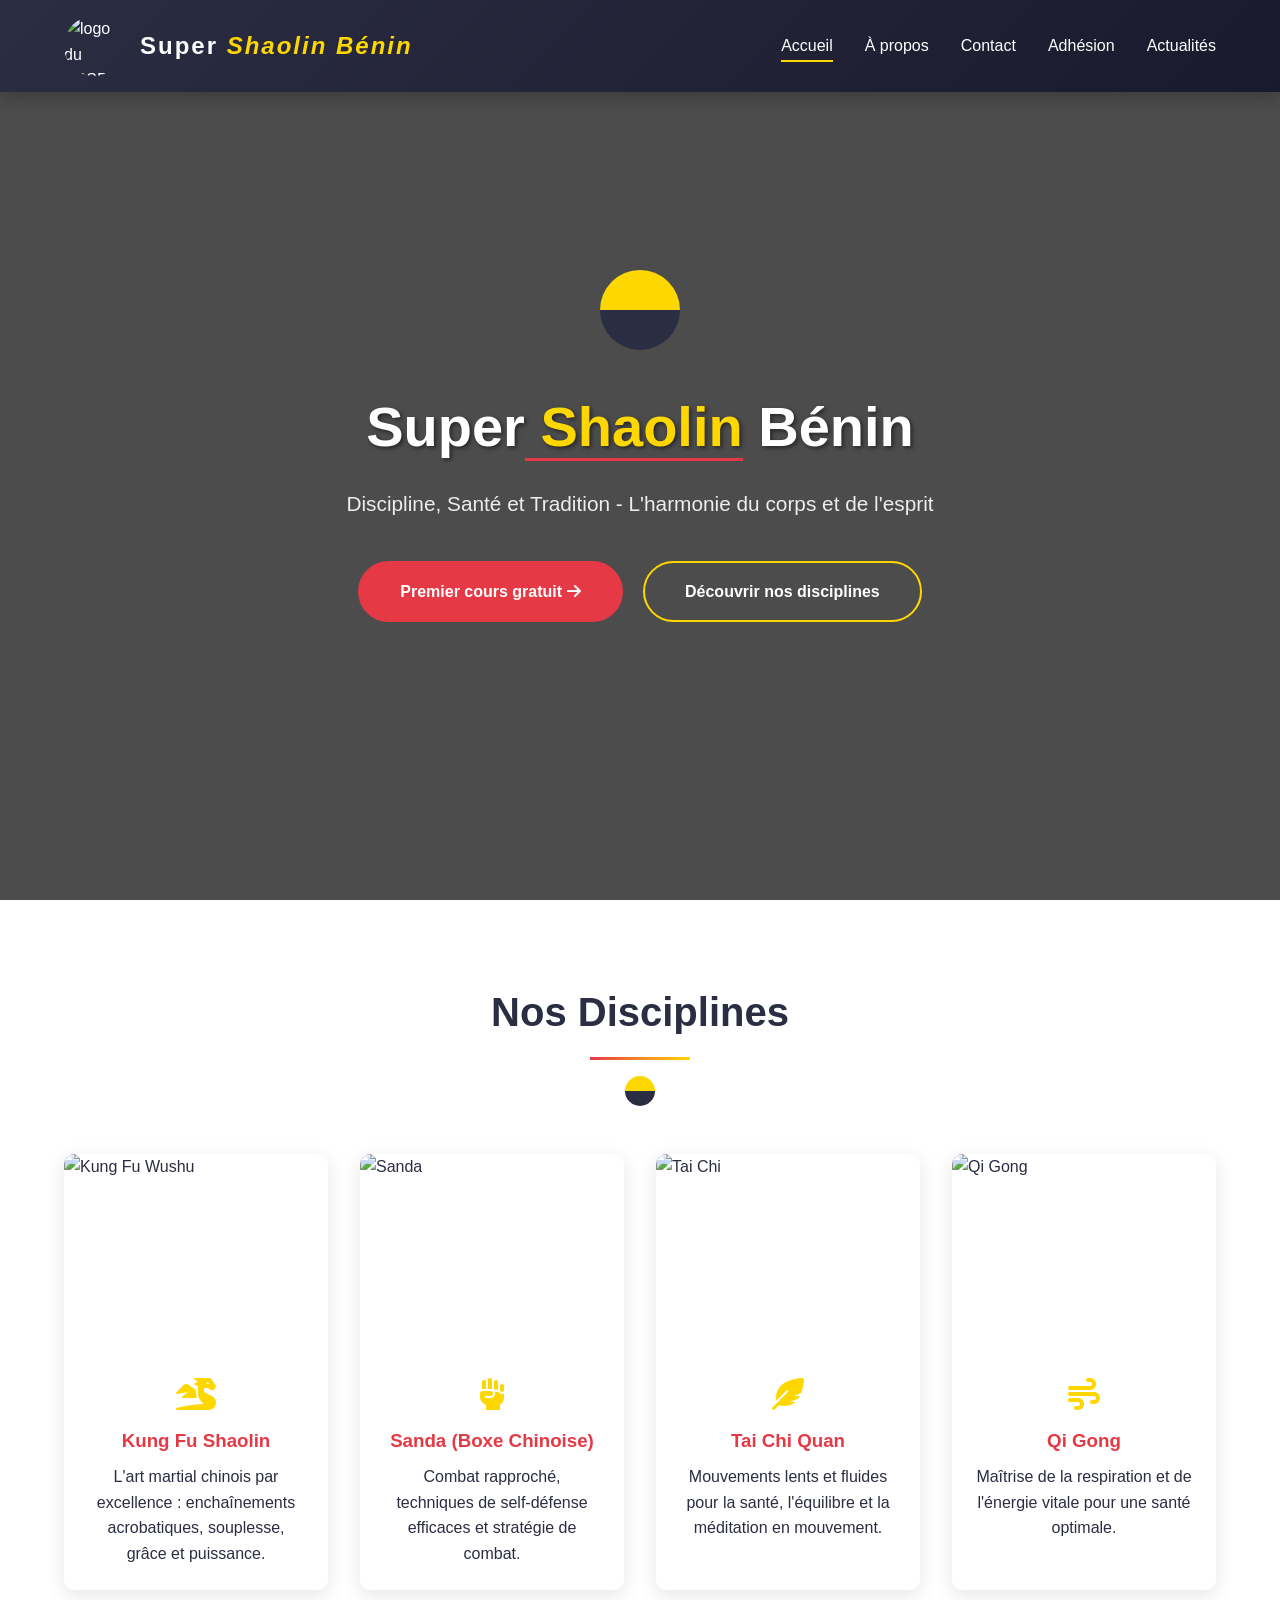
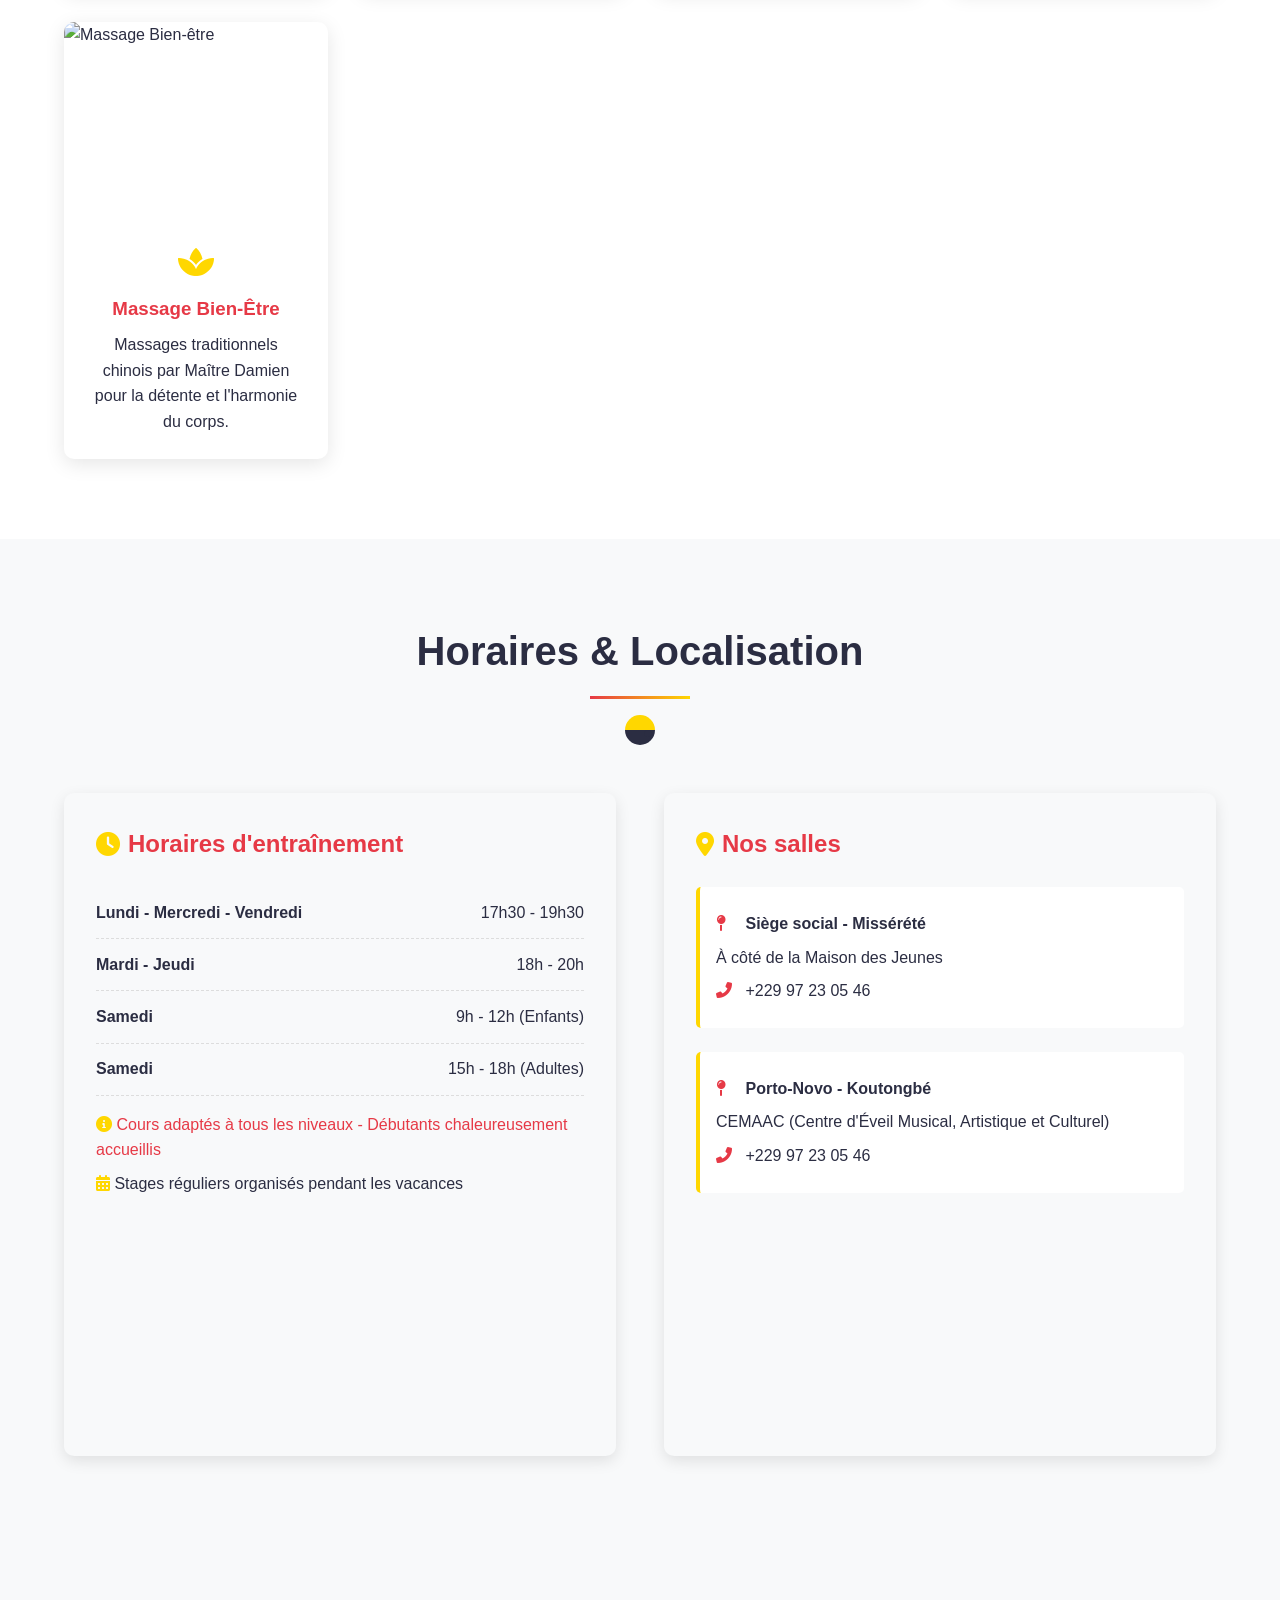
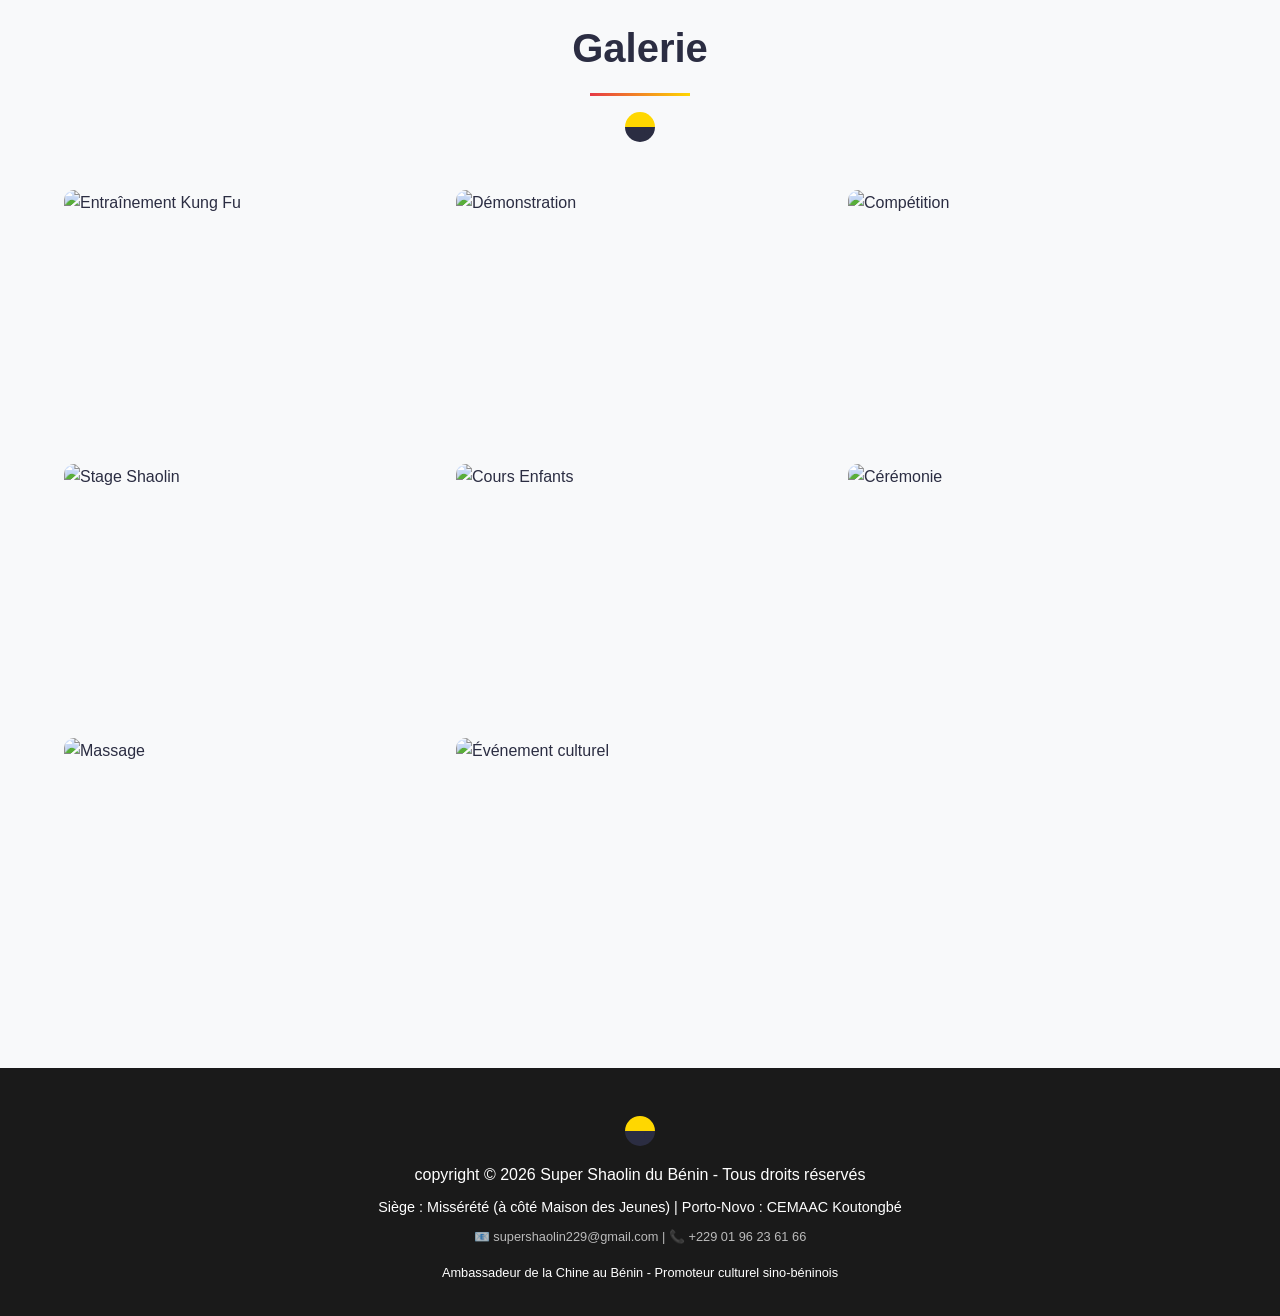
==== index.html @ 6543830e "Fichiers déplacés à la racine" ====
<!DOCTYPE html>
<html lang="fr">
<head>
    <meta name="google-site-verification" content="GsUZ0bT-KSxKGc-wUcgsC7K077Xtz_hMO4umte0Exv0" />
    <title>Super Shaolin Bénin | Accueil - Kung-fu Wushu & Arts Martiaux</title>
    <meta charset="UTF-8">
    <meta name="viewport" content="width=device-width, initial-scale=1.0">
    <meta name="description" content="Super Shaolin Bénin : entraînement de Kung-fu Shaolin, discipline, self-défense et développement personnel au Bénin. Cours d'essai gratuit !">
    <meta name="keywords" content="Shaolin, Kung-fu, Bénin, arts martiaux, self-défense, Super Shaolin">
    <meta name="author" content="Club Super Shaolin Bénin">
    <!-- Open Graph -->
    <meta property="og:title" content="Club Super Shaolin Bénin - Accueil">
    <meta property="og:description" content="Rejoignez le club Shaolin au Bénin : discipline, force et maîtrise de soi.">
    <meta property="og:type" content="website">
    <meta property="og:url" content="https://club-super-shaolin-benin-cssb.vercel.app/">
    <link rel="stylesheet" href="https://cdnjs.cloudflare.com/ajax/libs/font-awesome/6.0.0/css/all.min.css">
    <link rel="stylesheet" href="css/style.css">
</head>
<body>
    <!-- HEADER -->
    <header class="header">
        <div class="nav-container">
            <div class="logo">
                <a href="index.html" style="display: flex; align-items: center; gap: 1rem; text-decoration: none; color: white;">
                    <img src="medias/logo cssb.jpg" alt="logo du CSSB" class="logo-icon" height="60px" width="60px">
                    <h1>Super <span>Shaolin</span> <span>Bénin</span></h1>
                </a>
            </div>
            <div class="menu-toggle" id="menuToggle">
                <i class="fas fa-bars"></i>
            </div>
            <ul class="nav-menu" id="navMenu">
                <li><a href="index.html" class="active">Accueil</a></li>
                <li><a href="a-propos.html">À propos</a></li>
                <li><a href="contact.html">Contact</a></li>
                <li><a href="adhesion.html">Adhésion</a></li>  
                <li><a href="blog/index.html">Actualités</a></li>
            </ul>
        </div>
    </header>

    <!-- HERO SECTION -->
    <section class="hero">
        <div class="hero-content">
            <div class="yin-yang yin-yang-hero"></div>
            <h2>Super<span> Shaolin</span> Bénin</h2>
            <p>Discipline, Santé et Tradition - L'harmonie du corps et de l'esprit</p>
            <a href="contact.html" class="btn">Premier cours gratuit <i class="fas fa-arrow-right"></i></a>
            <a href="a-propos.html#disciplines" class="btn btn-outline">Découvrir nos disciplines</a>
        </div>
    </section>

    <!-- DISCIPLINES SECTION -->
    <section id="disciplines" class="section">
        <div class="section-title">
            <h2>Nos Disciplines</h2>
            <div class="yin-yang yin-yang-small"></div>
        </div>
        <div class="disciplines-grid">
            <div class="discipline-card">
                <div class="discipline-img">
                    <img src="medias/entrainement.jpg" alt="Kung Fu Wushu">
                </div>
                <div class="discipline-content">
                    <i class="fas fa-dragon discipline-icon"></i>
                    <h3>Kung Fu Shaolin</h3>
                    <p>L'art martial chinois par excellence : enchaînements acrobatiques, souplesse, grâce et puissance.</p>
                </div>
            </div>
            <div class="discipline-card">
                <div class="discipline-img">
                    <img src="medias/sanda.jpg" alt="Sanda">
                </div>
                <div class="discipline-content">
                    <i class="fas fa-fist-raised discipline-icon"></i>
                    <h3>Sanda (Boxe Chinoise)</h3>
                    <p>Combat rapproché, techniques de self-défense efficaces et stratégie de combat.</p>
                </div>
            </div>
            <div class="discipline-card">
                <div class="discipline-img">
                    <img src="medias/eveil.jpg" alt="Tai Chi">
                </div>
                <div class="discipline-content">
                    <i class="fas fa-feather-alt discipline-icon"></i>
                    <h3>Tai Chi Quan</h3>
                    <p>Mouvements lents et fluides pour la santé, l'équilibre et la méditation en mouvement.</p>
                </div>
            </div>
            <div class="discipline-card">
                <div class="discipline-img">
                    <img src="medias/matinal.jpg" alt="Qi Gong">
                </div>
                <div class="discipline-content">
                    <i class="fas fa-wind discipline-icon"></i>
                    <h3>Qi Gong</h3>
                    <p>Maîtrise de la respiration et de l'énergie vitale pour une santé optimale.</p>
                </div>
            </div>
            <div class="discipline-card">
                <div class="discipline-img">
                    <img src="medias/massage .jpeg" alt="Massage Bien-être">
                </div>
                <div class="discipline-content">
                    <i class="fas fa-spa discipline-icon"></i>
                    <h3>Massage Bien-Être</h3>
                    <p>Massages traditionnels chinois par Maître Damien pour la détente et l'harmonie du corps.</p>
                </div>
            </div>
        </div>
    </section>

    <!-- HORAIRES & LOCALISATION -->
    <section id="infos" class="section" style="background: var(--gris-clair);">
        <div class="section-title">
            <h2>Horaires & Localisation</h2>
            <div class="yin-yang yin-yang-small"></div>
        </div>
        <div class="infos-container">
            <div class="info-box">
                <h3><i class="fas fa-clock"></i> Horaires d'entraînement</h3>
                <div class="horaire-item">
                    <span class="jour">Lundi - Mercredi - Vendredi</span>
                    <span>17h30 - 19h30</span>
                </div>
                <div class="horaire-item">
                    <span class="jour">Mardi - Jeudi</span>
                    <span>18h - 20h</span>
                </div>
                <div class="horaire-item">
                    <span class="jour">Samedi</span>
                    <span>9h - 12h (Enfants)</span>
                </div>
                <div class="horaire-item">
                    <span class="jour">Samedi</span>
                    <span>15h - 18h (Adultes)</span>
                </div>
                <p style="margin-top: 1rem; color: var(--rouge);"><i class="fas fa-info-circle"></i> Cours adaptés à tous les niveaux - Débutants chaleureusement accueillis</p>
                <p style="margin-top: 0.5rem;"><i class="fas fa-calendar-alt"></i> Stages réguliers organisés pendant les vacances</p>
            </div>
            <div class="info-box">
                <h3><i class="fas fa-map-marker-alt"></i> Nos salles</h3>
                <div class="adresse">
                    <p><i class="fas fa-map-pin"></i> <strong>Siège social - Missérété</strong></p>
                    <p>À côté de la Maison des Jeunes</p>
                    <p><i class="fas fa-phone-alt"></i> +229 97 23 05 46</p>
                </div>
                <div class="adresse">
                    <p><i class="fas fa-map-pin"></i> <strong>Porto-Novo - Koutongbé</strong></p>
                    <p>CEMAAC (Centre d'Éveil Musical, Artistique et Culturel)</p>
                    <p><i class="fas fa-phone-alt"></i> +229 97 23 05 46</p>
                </div>
                <div style="margin-top: 1rem;">
                    <iframe 
                        src="https://www.google.com/maps/embed?pb=!1m18!1m12!1m3!1d3964.248699345662!2d2.603896314768729!3d6.496323995289119!2m3!1f0!2f0!3f0!3m2!1i1024!2i768!4f13.1!3m3!1m2!1s0x1024a7e9b3b3b3b3%3A0x3b3b3b3b3b3b3b3b!2sPorto-Novo!5e0!3m2!1sfr!2sbj!4v1620000000000!5m2!1sfr!2sbj" 
                        width="100%" 
                        height="200" 
                        style="border:0; border-radius: 5px;" 
                        allowfullscreen="" 
                        loading="lazy">
                    </iframe>
                </div>
            </div>
        </div>
    </section>

    <!-- GALERIE -->
    <section class="section galerie">
        <div class="section-title">
            <h2>Galerie</h2>
            <div class="yin-yang yin-yang-small"></div>
        </div>
        <div class="galerie-grid">
            <div class="galerie-item">
                <img src="medias/entrainement intense.jpg" alt="Entraînement Kung Fu">
                <div class="galerie-overlay">
                    <h4>Entraînement Kung Fu</h4>
                    <p>CEMAAC Koutongbé</p>
                </div>
            </div>
            <div class="galerie-item">
                <img src="medias/demo publique.jpg" alt="Démonstration">
                <div class="galerie-overlay">
                    <h4>Démonstration publique</h4>
                    <p>Maison des Jeunes - Missérété</p>
                </div>
            </div>
            <div class="galerie-item">
                <img src="medias/competition.jpg" alt="Compétition">
                <div class="galerie-overlay">
                    <h4>Compétition nationale</h4>
                    <p>Équipe du Super Shaolin Bénin</p>
                </div>
            </div>
            <div class="galerie-item">
                <img src="medias/stage intensif.jpg" alt="Stage Shaolin">
                <div class="galerie-overlay">
                    <h4>Stage intensif</h4>
                    <p>Avec Maître Damien</p>
                </div>
            </div>
            <div class="galerie-item">
                <img src="medias/trio.jpg" alt="Cours Enfants">
                <div class="galerie-overlay">
                    <h4>Éveil martial</h4>
                    <p>Section enfants</p>
                </div>
            </div>
            <div class="galerie-item">
                <img src="medias/remise.jpg" alt="Cérémonie">
                <div class="galerie-overlay">
                    <h4>Remise de grades</h4>
                    <p>Promotion 2024</p>
                </div>
            </div>
            <div class="galerie-item">
                <img src="medias/massage .jpeg" alt="Massage">
                <div class="galerie-overlay">
                    <h4>Massage bien-être</h4>
                    <p>Soins traditionnels</p>
                </div>
            </div>
            <div class="galerie-item">
                <img src="medias/echange.jpg" alt="Événement culturel">
                <div class="galerie-overlay">
                    <h4>Échange culturel sino-béninois</h4>
                    <p>Ambassade de Chine</p>
                </div>
            </div>
        </div>
    </section>

    <!-- FOOTER -->
    <footer class="footer">
        <div class="yin-yang"></div>
        <p>copyright © 2026 Super Shaolin du Bénin - Tous droits réservés</p>
        <p style="margin-top: 0.5rem; font-size: 0.9rem;">Siège : Missérété (à côté Maison des Jeunes) | Porto-Novo : CEMAAC Koutongbé</p>
        <p style="margin-top: 0.5rem; font-size: 0.8rem; opacity: 0.7;">📧 supershaolin229@gmail.com | 📞 +229 01 96 23 61 66</p>
        <p style="margin-top: 1rem; font-size: 0.8rem;">Ambassadeur de la Chine au Bénin - Promoteur culturel sino-béninois</p>
    </footer>

    <script>
    // Menu mobile toggle
    const menuToggle = document.getElementById('menuToggle');
    const navMenu = document.getElementById('navMenu');

    if (menuToggle && navMenu) {
        menuToggle.addEventListener('click', function(e) {
            e.stopPropagation();
            navMenu.classList.toggle('active');
            console.log('Menu toggled'); // Pour debug
        });
    }

    // Fermer le menu quand on clique sur un lien
    document.querySelectorAll('.nav-menu a').forEach(link => {
        link.addEventListener('click', () => {
            if (navMenu) {
                navMenu.classList.remove('active');
            }
        });
    });

    // Fermer le menu en cliquant à l'extérieur
    document.addEventListener('click', function(event) {
        if (navMenu && navMenu.classList.contains('active')) {
            const isClickInside = navMenu.contains(event.target) || menuToggle.contains(event.target);
            if (!isClickInside) {
                navMenu.classList.remove('active');
            }
        }
    });

    // Animation fade-in au scroll
    const observer = new IntersectionObserver((entries) => {
        entries.forEach(entry => {
            if (entry.isIntersecting) {
                entry.target.classList.add('visible');
            }
        });
    }, { threshold: 0.1 });

    document.querySelectorAll('.section, .maitre-container, .disciplines-grid, .infos-container, .galerie-grid, .histoire-container, .parcours-container').forEach(el => {
        el.classList.add('fade-in');
        observer.observe(el);
    });

    // Gestion du formulaire de contact
    const contactForm = document.getElementById('contactForm');
    const formMessage = document.getElementById('formMessage');

    if (contactForm) {
        contactForm.addEventListener('submit', (e) => {
            e.preventDefault();
            
            const nom = document.getElementById('nom')?.value;
            const email = document.getElementById('email')?.value;
            const telephone = document.getElementById('telephone')?.value;
            const message = document.getElementById('message')?.value;

            if (!nom || !email || !telephone || !message) {
                if (formMessage) {
                    formMessage.innerHTML = '<p style="color: red;">❌ Veuillez remplir tous les champs</p>';
                }
                return;
            }

            const whatsappNumber = '22996236166';
            const texteWhatsApp = `*🥋 Club Super Shaolin du Bénin*%0A%0A*Nouveau message du site web*%0A%0A👤 *Nom:* ${nom}%0A📧 *Email:* ${email}%0A📞 *Téléphone:* ${telephone}%0A💬 *Message:* ${message}`;
            const whatsappURL = `https://wa.me/${whatsappNumber}?text=${texteWhatsApp}`;
            
            window.location.href = whatsappURL;
            
            if (formMessage) {
                formMessage.innerHTML = '<p style="color: green;">✅ Redirection vers WhatsApp...</p>';
            }
        });
    }

    // Header transparent au scroll
    const header = document.querySelector('.header');
    if (header) {
        window.addEventListener('scroll', () => {
            if (window.scrollY > 100) {
                header.style.background = 'linear-gradient(135deg, #1a1a2e 0%, #16213e 100%)';
            } else {
                header.style.background = 'linear-gradient(135deg, var(--gris-fonce) 0%, #1a1a2e 100%)';
            }
        });
    }
</script>
</body>
</html>
---- css/style.css ----
/* ===== VARIABLES & RESET ===== */
:root {
    --rouge: #E63946;
    --or: #FFD700;
    --gris-fonce: #2B2D42;
    --gris-clair: #F8F9FA;
    --noir: #1a1a1a;
    --yin-yang: #FFFFFF;
    --transition: all 0.3s ease;
}

* {
    margin: 0;
    padding: 0;
    box-sizing: border-box;
}

html {
    scroll-behavior: smooth;
}

body {
    font-family: 'Segoe UI', Tahoma, Geneva, Verdana, sans-serif;
    line-height: 1.6;
    color: var(--gris-fonce);
    overflow-x: hidden;
}

/* ===== YIN YANG SYMBOL ===== */
.yin-yang {
    width: 50px;
    height: 50px;
    border-radius: 50%;
    background: linear-gradient(to bottom, var(--or) 50%, var(--gris-fonce) 50%);
    position: relative;
    margin: 0 auto;
    animation: rotate 10s linear infinite;
}

.yin-yang::before {
    content: '';
    position: absolute;
    top: 25%;
    left: 0;
    width: 25%;
    height: 25%;
    background: var(--or);
    border-radius: 50%;
    transform: translateX(50%);
}

.yin-yang::after {
    content: '';
    position: absolute;
    bottom: 25%;
    right: 0;
    width: 25%;
    height: 25%;
    background: var(--gris-fonce);
    border-radius: 50%;
    transform: translateX(-50%);
}

@keyframes rotate {
    from { transform: rotate(0deg); }
    to { transform: rotate(360deg); }
}

/* ===== HEADER & NAVIGATION ===== */
.header {
    background: linear-gradient(135deg, var(--gris-fonce) 0%, #1a1a2e 100%);
    color: white;
    padding: 1rem 5%;
    position: fixed;
    width: 100%;
    top: 0;
    z-index: 1000;
    box-shadow: 0 2px 20px rgba(0,0,0,0.3);
}

.nav-container {
    display: flex;
    justify-content: space-between;
    align-items: center;
    max-width: 1400px;
    margin: 0 auto;
}

.logo {
    display: flex;
    align-items: center;
    gap: 1rem;
}

.logo-icon {
    border-radius: 50%;
    object-fit: cover;
}

.logo h1 {
    font-size: 1.5rem;
    font-weight: 700;
    letter-spacing: 2px;
}

.logo span {
    color: var(--or);
    font-style: italic;
}

.nav-menu {
    display: flex;
    list-style: none;
    gap: 2rem;
}

.nav-menu a {
    color: white;
    text-decoration: none;
    font-weight: 500;
    transition: var(--transition);
    position: relative;
    padding: 0.5rem 0;
}

.nav-menu a::after {
    content: '';
    position: absolute;
    bottom: 0;
    left: 0;
    width: 0;
    height: 2px;
    background: var(--or);
    transition: var(--transition);
}

.nav-menu a:hover::after,
.nav-menu a.active::after {
    width: 100%;
}

.menu-toggle {
    display: none;
    font-size: 1.8rem;
    cursor: pointer;
    color: var(--or);
    transition: var(--transition);
    z-index: 1001;
}

.menu-toggle:hover {
    color: white;
}

/* ===== HERO SECTION (MÊME BACKGROUND POUR TOUTES LES PAGES) ===== */
.hero {
    height: 100vh;
    background: linear-gradient(rgba(0,0,0,0.7), rgba(0,0,0,0.7)), 
                url('../medias/couverture.jpg');
    background-size: cover;
    background-position: center;
    background-attachment: fixed;
    display: flex;
    align-items: center;
    justify-content: center;
    text-align: center;
    color: white;
    padding: 0 1rem;
}

/* PAGE HERO - MÊME IMAGE DE FOND POUR TOUTES LES PAGES INTERNES */
.page-hero {
    height: 50vh;
    min-height: 350px;
    background: linear-gradient(rgba(0,0,0,0.75), rgba(0,0,0,0.75)), 
                url('../medias/couverture.jpg');
    background-size: cover;
    background-position: center;
    display: flex;
    align-items: center;
    justify-content: center;
    text-align: center;
    color: white;
    padding: 0 1rem;
    margin-top: 80px;
}

/* Suppression des classes spécifiques - TOUTES les pages internes utilisent la MÊME image */
/* Les classes apropos-hero et contact-hero ne sont plus nécessaires */

.page-hero-content {
    max-width: 800px;
    animation: fadeInUp 1.5s ease;
}

.page-hero-content h1 {
    font-size: 3rem;
    margin-bottom: 1rem;
}

.page-hero-content p {
    font-size: 1.2rem;
    opacity: 0.9;
}

@keyframes fadeInUp {
    from {
        opacity: 0;
        transform: translateY(50px);
    }
    to {
        opacity: 1;
        transform: translateY(0);
    }
}

.yin-yang-hero {
    width: 80px;
    height: 80px;
    margin: 0 auto 2rem;
}

.hero h2 {
    font-size: 3.5rem;
    margin-bottom: 1rem;
    text-shadow: 2px 2px 4px rgba(0,0,0,0.5);
}

.hero h2 span {
    color: var(--or);
    border-bottom: 3px solid var(--rouge);
}

.hero p {
    font-size: 1.3rem;
    margin-bottom: 2rem;
    opacity: 0.9;
}

/* ===== BUTTONS ===== */
.btn {
    display: inline-block;
    padding: 1rem 2.5rem;
    background: var(--rouge);
    color: white;
    text-decoration: none;
    border-radius: 50px;
    font-weight: 600;
    transition: var(--transition);
    border: 2px solid transparent;
    margin: 0.5rem;
}

.btn:hover {
    background: transparent;
    border-color: var(--or);
    color: var(--or);
    transform: translateY(-3px);
    box-shadow: 0 10px 20px rgba(0,0,0,0.3);
}

.btn-outline {
    background: transparent;
    border: 2px solid var(--or);
}

/* ===== SECTION GÉNÉRIQUE ===== */
.section {
    padding: 80px 5%;
    max-width: 1400px;
    margin: 0 auto;
}

.section-title {
    text-align: center;
    margin-bottom: 3rem;
}

.section-title h2 {
    font-size: 2.5rem;
    color: var(--gris-fonce);
    position: relative;
    display: inline-block;
    padding-bottom: 1rem;
}

.section-title h2::after {
    content: '';
    position: absolute;
    bottom: 0;
    left: 50%;
    transform: translateX(-50%);
    width: 100px;
    height: 3px;
    background: linear-gradient(90deg, var(--rouge), var(--or));
}

.section-title .yin-yang-small {
    width: 30px;
    height: 30px;
    margin: 1rem auto 0;
}

/* ===== MAÎTRE SECTION ===== */
.maitre {
    background: linear-gradient(135deg, #f5f5f5 0%, #ffffff 100%);
}

.maitre-container {
    display: grid;
    grid-template-columns: 1fr 1fr;
    gap: 4rem;
    align-items: center;
}

.maitre-image {
    position: relative;
    border-radius: 10px;
    overflow: hidden;
    box-shadow: 0 20px 40px rgba(0,0,0,0.2);
}

.maitre-image img {
    width: 100%;
    height: auto;
    display: block;
    transition: var(--transition);
}

.maitre-image:hover img {
    transform: scale(1.05);
}

.maitre-content h3 {
    font-size: 2rem;
    color: var(--rouge);
    margin-bottom: 0.5rem;
}

.maitre-content h4 {
    font-size: 1.3rem;
    color: var(--gris-fonce);
    margin-bottom: 1rem;
    font-weight: 400;
}

.maitre-content .badge-container {
    display: flex;
    flex-wrap: wrap;
    gap: 0.5rem;
    margin-bottom: 1.5rem;
}

.badge {
    background: var(--or);
    color: var(--gris-fonce);
    padding: 0.5rem 1rem;
    border-radius: 5px;
    display: inline-block;
    font-weight: 600;
    font-size: 0.9rem;
}

.badge-rouge {
    background: var(--rouge);
    color: white;
}

.maitre-content p {
    margin-bottom: 1.5rem;
    color: #555;
}

.maitre-quote {
    font-style: italic;
    font-size: 1.1rem;
    color: var(--rouge);
    border-left: 4px solid var(--or);
    padding-left: 1rem;
    margin: 1.5rem 0;
}

/* ===== DISCIPLINES ===== */
.disciplines-grid {
    display: grid;
    grid-template-columns: repeat(auto-fit, minmax(250px, 1fr));
    gap: 2rem;
}

.discipline-card {
    background: white;
    border-radius: 10px;
    overflow: hidden;
    box-shadow: 0 5px 20px rgba(0,0,0,0.1);
    transition: var(--transition);
    cursor: pointer;
}

.discipline-card:hover {
    transform: translateY(-10px);
    box-shadow: 0 15px 30px rgba(230, 57, 70, 0.2);
}

.discipline-img {
    height: 200px;
    overflow: hidden;
}

.discipline-img img {
    width: 100%;
    height: 100%;
    object-fit: cover;
    transition: var(--transition);
}

.discipline-card:hover .discipline-img img {
    transform: scale(1.1);
}

.discipline-content {
    padding: 1.5rem;
    text-align: center;
}

.discipline-content h3 {
    color: var(--rouge);
    margin-bottom: 0.5rem;
}

.discipline-icon {
    font-size: 2rem;
    color: var(--or);
    margin-bottom: 1rem;
}

/* ===== HORAIRES & LOCALISATION ===== */
.infos-container {
    display: grid;
    grid-template-columns: 1fr 1fr;
    gap: 3rem;
}

.info-box {
    background: var(--gris-clair);
    padding: 2rem;
    border-radius: 10px;
    box-shadow: 0 5px 15px rgba(0,0,0,0.1);
}

.info-box h3 {
    color: var(--rouge);
    margin-bottom: 1.5rem;
    font-size: 1.5rem;
    display: flex;
    align-items: center;
    gap: 0.5rem;
}

.info-box i {
    color: var(--or);
}

.horaire-item {
    display: flex;
    justify-content: space-between;
    padding: 0.8rem 0;
    border-bottom: 1px dashed #ddd;
}

.horaire-item:last-child {
    border-bottom: none;
}

.jour {
    font-weight: 600;
}

.adresse {
    margin-bottom: 1.5rem;
    padding: 1rem;
    background: white;
    border-radius: 5px;
    border-left: 4px solid var(--or);
}

.adresse p {
    margin: 0.5rem 0;
}

.adresse i {
    color: var(--rouge);
    width: 25px;
}

/* ===== GALERIE ===== */
.galerie {
    background: var(--gris-clair);
}

.galerie-grid {
    display: grid;
    grid-template-columns: repeat(auto-fit, minmax(300px, 1fr));
    gap: 1.5rem;
}

.galerie-item {
    position: relative;
    border-radius: 10px;
    overflow: hidden;
    height: 250px;
    cursor: pointer;
}

.galerie-item img {
    width: 100%;
    height: 100%;
    object-fit: cover;
    transition: var(--transition);
}

.galerie-item:hover img {
    transform: scale(1.1);
}

.galerie-overlay {
    position: absolute;
    bottom: -100%;
    left: 0;
    right: 0;
    background: linear-gradient(transparent, rgba(230, 57, 70, 0.9));
    color: white;
    padding: 1rem;
    transition: var(--transition);
}

.galerie-item:hover .galerie-overlay {
    bottom: 0;
}

/* ===== HISTOIRE SECTION ===== */
.histoire-container {
    display: grid;
    grid-template-columns: 1fr 1fr;
    gap: 3rem;
}

.histoire-text p {
    margin-bottom: 1.5rem;
    color: #555;
    line-height: 1.8;
}

.histoire-values {
    display: grid;
    grid-template-columns: 1fr 1fr;
    gap: 1.5rem;
}

.value-card {
    background: white;
    padding: 1.5rem;
    border-radius: 10px;
    text-align: center;
    box-shadow: 0 5px 15px rgba(0,0,0,0.1);
    transition: var(--transition);
}

.value-card:hover {
    transform: translateY(-5px);
}

.value-card i {
    font-size: 2.5rem;
    color: var(--or);
    margin-bottom: 1rem;
}

.value-card h3 {
    color: var(--rouge);
    margin-bottom: 0.5rem;
}

.value-card p {
    color: #666;
    font-size: 0.9rem;
}

/* ===== TIMELINE (Parcours) ===== */
.parcours-container {
    max-width: 800px;
    margin: 0 auto;
}

.timeline {
    position: relative;
    padding-left: 2rem;
}

.timeline::before {
    content: '';
    position: absolute;
    left: 0;
    top: 0;
    bottom: 0;
    width: 3px;
    background: linear-gradient(to bottom, var(--rouge), var(--or));
}

.timeline-item {
    position: relative;
    margin-bottom: 2rem;
    padding-left: 2rem;
}

.timeline-item::before {
    content: '';
    position: absolute;
    left: -8px;
    top: 0;
    width: 15px;
    height: 15px;
    border-radius: 50%;
    background: var(--or);
    border: 3px solid var(--rouge);
}

.timeline-year {
    font-size: 1.2rem;
    font-weight: bold;
    color: var(--rouge);
    margin-bottom: 0.5rem;
}

.timeline-content {
    background: var(--gris-clair);
    padding: 1rem;
    border-radius: 8px;
}

.timeline-content h3 {
    color: var(--gris-fonce);
    margin-bottom: 0.5rem;
}

.timeline-content p {
    color: #666;
}

/* ===== CONTACT ===== */
.contact-container {
    display: grid;
    grid-template-columns: 1fr 1fr;
    gap: 3rem;
}

.contact-form {
    background: white;
    padding: 2rem;
    border-radius: 10px;
    box-shadow: 0 5px 20px rgba(0,0,0,0.1);
}

.form-group {
    margin-bottom: 1.5rem;
}

.form-group input,
.form-group textarea {
    width: 100%;
    padding: 1rem;
    border: 2px solid #eee;
    border-radius: 5px;
    transition: var(--transition);
    font-family: inherit;
}

.form-group input:focus,
.form-group textarea:focus {
    outline: none;
    border-color: var(--or);
}

.form-group textarea {
    height: 150px;
    resize: vertical;
}

.btn-submit {
    background: var(--rouge);
    color: white;
    border: none;
    padding: 1rem 2rem;
    border-radius: 5px;
    cursor: pointer;
    font-weight: 600;
    transition: var(--transition);
    width: 100%;
}

.btn-submit:hover {
    background: var(--gris-fonce);
    transform: translateY(-2px);
}

.contact-info {
    background: var(--gris-fonce);
    color: white;
    padding: 2rem;
    border-radius: 10px;
}

.contact-info h3 {
    color: var(--or);
    margin-bottom: 2rem;
    display: flex;
    align-items: center;
    gap: 0.5rem;
}

.contact-detail {
    display: flex;
    align-items: center;
    gap: 1rem;
    margin-bottom: 1.5rem;
}

.contact-detail i {
    color: var(--or);
    font-size: 1.2rem;
    width: 25px;
}

.social-links {
    display: flex;
    gap: 1rem;
    margin-top: 2rem;
    flex-wrap: wrap;
}

.social-links a {
    color: white;
    background: rgba(255,255,255,0.1);
    width: 40px;
    height: 40px;
    border-radius: 50%;
    display: flex;
    align-items: center;
    justify-content: center;
    transition: var(--transition);
    text-decoration: none;
}

.social-links a:hover {
    background: var(--or);
    color: var(--gris-fonce);
    transform: translateY(-3px);
}

/* ===== FOOTER ===== */
.footer {
    background: var(--noir);
    color: white;
    text-align: center;
    padding: 2rem;
}

.footer .yin-yang {
    width: 30px;
    height: 30px;
    margin: 1rem auto;
}

/* ===== RESPONSIVE MOBILE ===== */
@media screen and (max-width: 768px) {
    /* Menu hamburger */
    .menu-toggle {
        display: block;
    }

    .nav-menu {
        position: fixed;
        top: 80px;
        left: -100%;
        width: 100%;
        height: calc(100vh - 80px);
        background: var(--gris-fonce);
        flex-direction: column;
        align-items: center;
        justify-content: center;
        transition: left 0.3s ease;
        z-index: 999;
        gap: 2rem;
    }

    .nav-menu.active {
        left: 0;
    }

    .nav-menu li {
        margin: 0;
    }

    .nav-menu a {
        font-size: 1.2rem;
        padding: 0.5rem;
    }

    /* Logo plus petit sur mobile */
    .logo h1 {
        font-size: 1rem;
    }

    .logo-icon {
        height: 45px;
        width: 45px;
    }

    /* Hero section */
    .hero h2 {
        font-size: 2rem;
    }

    .hero p {
        font-size: 1rem;
    }

    /* Page hero */
    .page-hero {
        min-height: 280px;
        margin-top: 70px;
    }

    .page-hero-content h1 {
        font-size: 2rem;
    }

    .page-hero-content p {
        font-size: 1rem;
    }

    /* Grilles en colonne */
    .maitre-container,
    .infos-container,
    .contact-container,
    .histoire-container {
        grid-template-columns: 1fr;
        gap: 2rem;
    }

    /* Section title */
    .section-title h2 {
        font-size: 1.8rem;
    }

    /* Section padding */
    .section {
        padding: 50px 5%;
    }

    /* Horaires en colonne sur mobile */
    .horaire-item {
        flex-direction: column;
        align-items: center;
        text-align: center;
        gap: 0.3rem;
    }

    /* Galerie */
    .galerie-grid {
        grid-template-columns: repeat(auto-fit, minmax(250px, 1fr));
    }

    .galerie-item {
        height: 200px;
    }

    /* Histoire valeurs */
    .histoire-values {
        grid-template-columns: 1fr;
    }

    /* Timeline */
    .timeline {
        padding-left: 1rem;
    }

    .timeline-item {
        padding-left: 1rem;
    }
}

/* Pour très petits écrans (moins de 480px) */
@media screen and (max-width: 480px) {
    .hero h2 {
        font-size: 1.6rem;
    }

    .btn {
        padding: 0.8rem 1.5rem;
        font-size: 0.9rem;
    }

    .section-title h2 {
        font-size: 1.5rem;
    }

    .contact-form, 
    .contact-info {
        padding: 1.5rem;
    }

    .badge-container {
        justify-content: center;
    }

    .maitre-content h3 {
        font-size: 1.5rem;
        text-align: center;
    }

    .maitre-content h4 {
        text-align: center;
    }

    .maitre-quote {
        font-size: 0.9rem;
    }
}

/* ===== ANIMATIONS ===== */
.fade-in {
    opacity: 0;
    transform: translateY(20px);
    transition: opacity 0.6s ease, transform 0.6s ease;
}

.fade-in.visible {
    opacity: 1;
    transform: translateY(0);
}
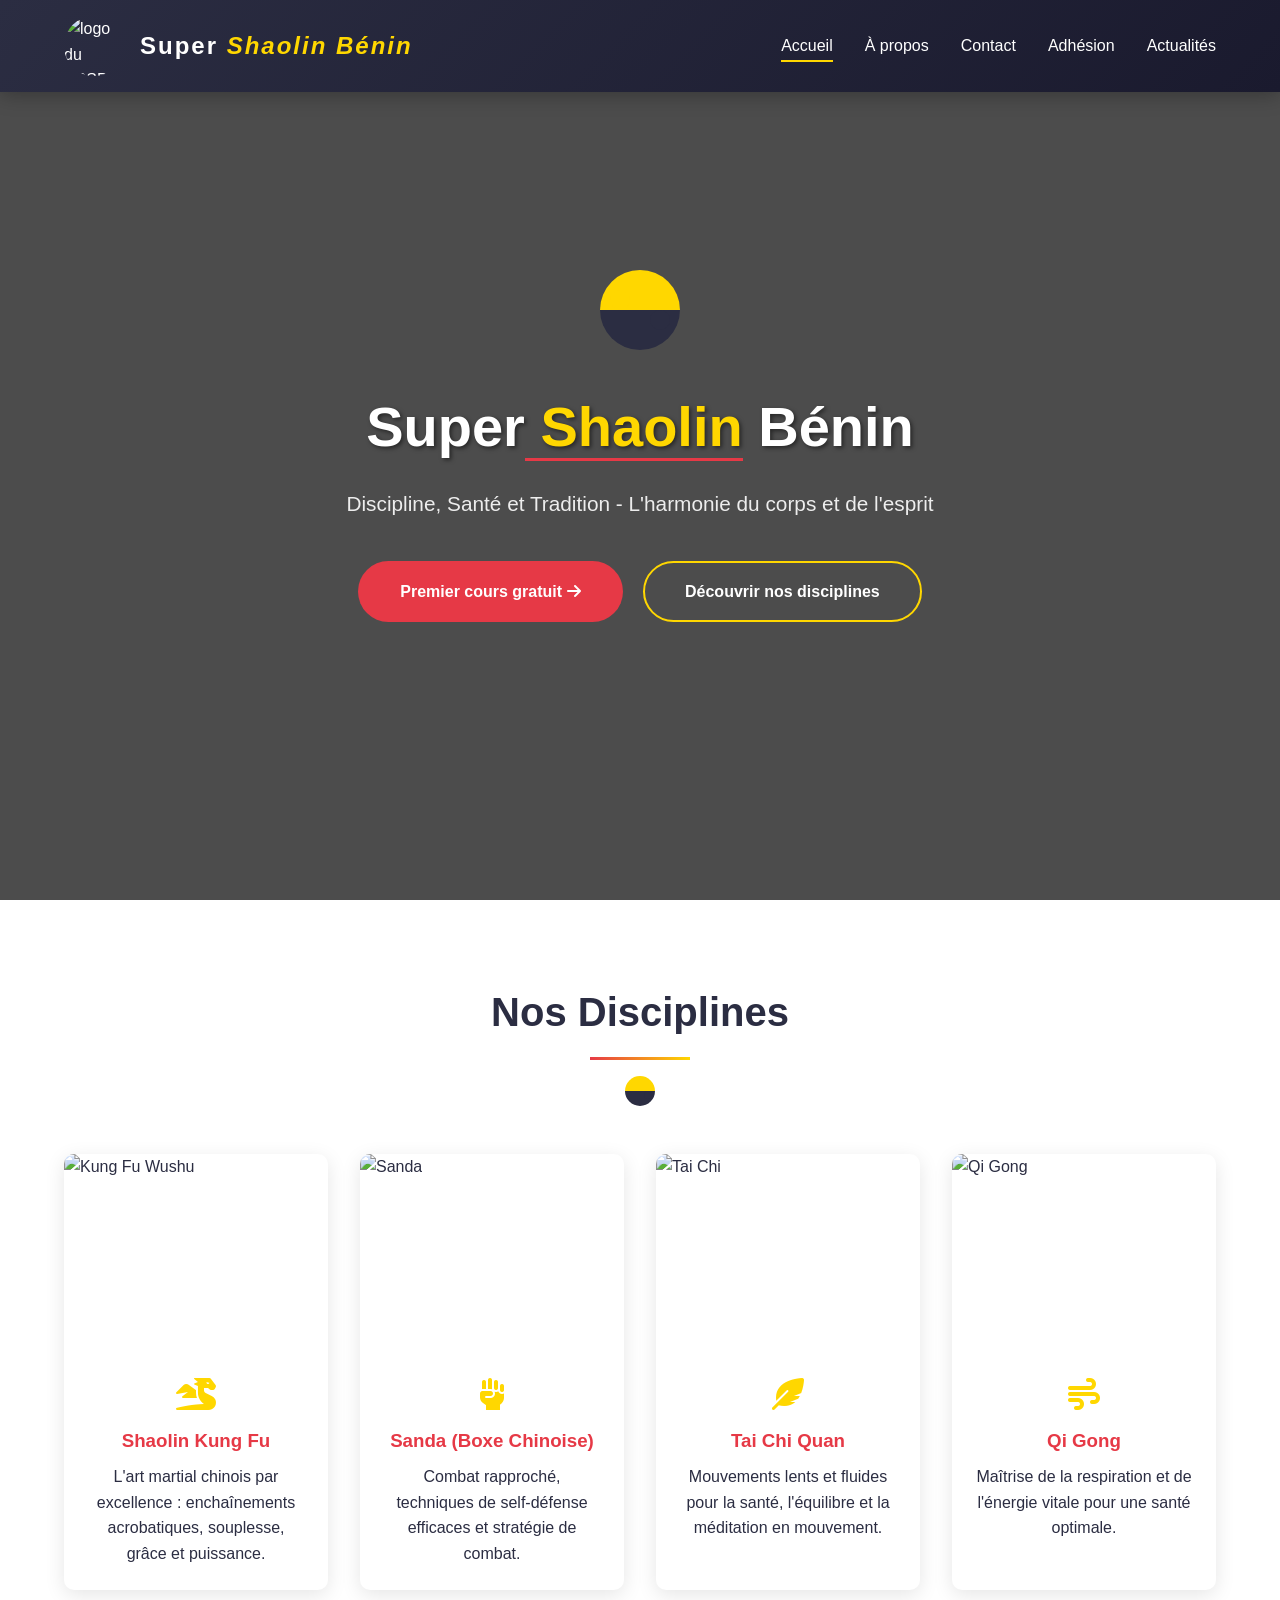
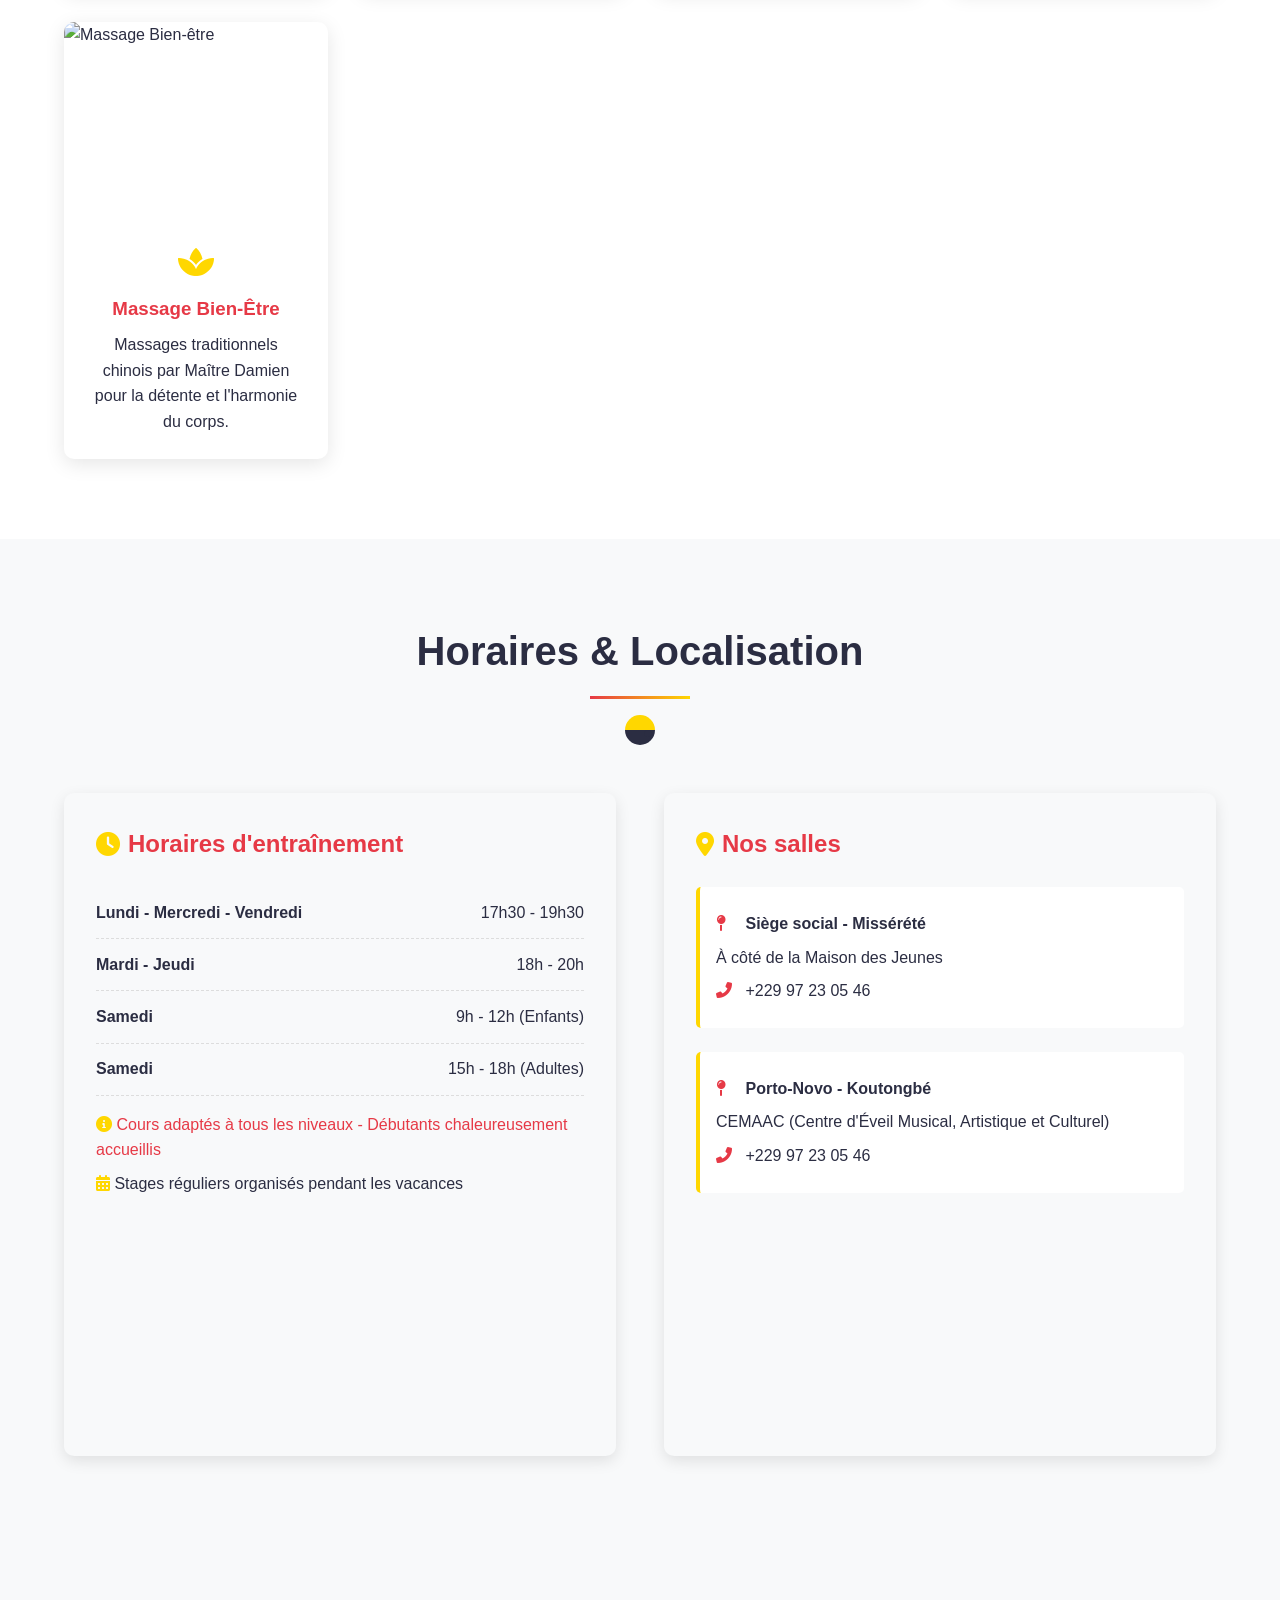
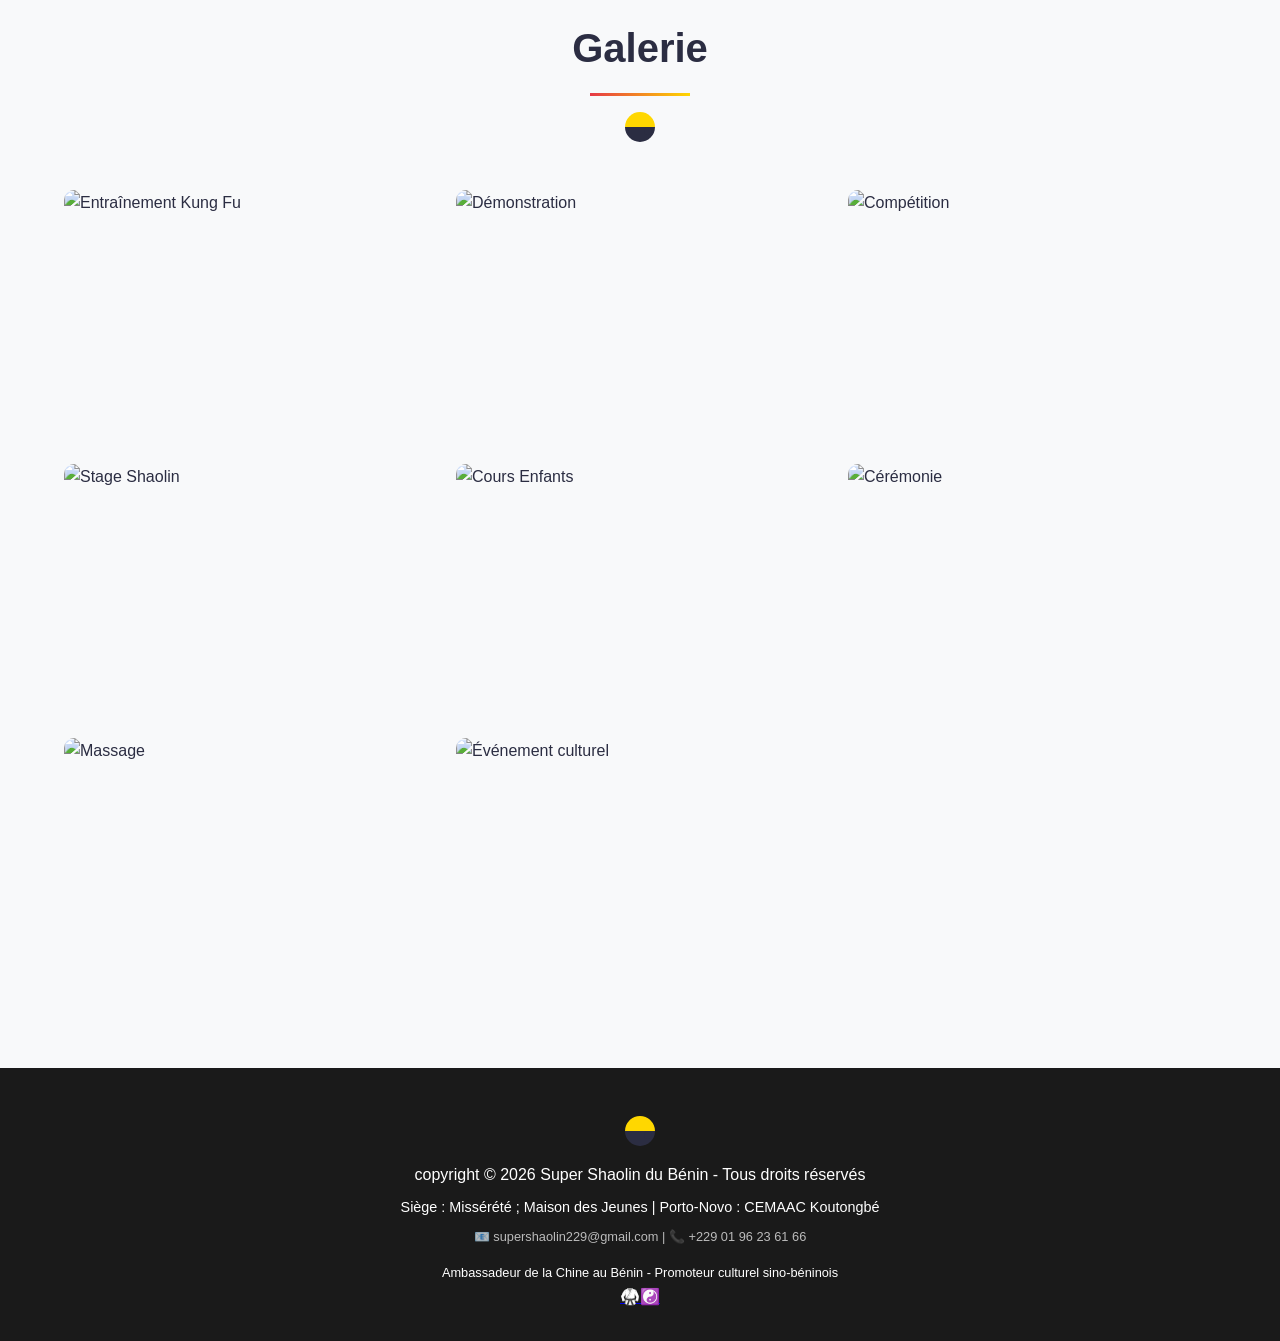
==== commit 0cd47706: "Modifications siège et divers" ====
--- a/index.html
+++ b/index.html
@@ -63,7 +63,7 @@
                 </div>
                 <div class="discipline-content">
                     <i class="fas fa-dragon discipline-icon"></i>
-                    <h3>Kung Fu Shaolin</h3>
+                    <h3> Shaolin Kung Fu</h3>
                     <p>L'art martial chinois par excellence : enchaînements acrobatiques, souplesse, grâce et puissance.</p>
                 </div>
             </div>
@@ -234,9 +234,10 @@
     <footer class="footer">
         <div class="yin-yang"></div>
         <p>copyright © 2026 Super Shaolin du Bénin - Tous droits réservés</p>
-        <p style="margin-top: 0.5rem; font-size: 0.9rem;">Siège : Missérété (à côté Maison des Jeunes) | Porto-Novo : CEMAAC Koutongbé</p>
+        <p style="margin-top: 0.5rem; font-size: 0.9rem;">Siège : Missérété ; Maison des Jeunes | Porto-Novo : CEMAAC Koutongbé</p>
         <p style="margin-top: 0.5rem; font-size: 0.8rem; opacity: 0.7;">📧 supershaolin229@gmail.com | 📞 +229 01 96 23 61 66</p>
         <p style="margin-top: 1rem; font-size: 0.8rem;">Ambassadeur de la Chine au Bénin - Promoteur culturel sino-béninois</p>
+        <a href="https://super-shaolin-benin.vercel.app/blog/admin.html">🥋☯️   </a>
     </footer>
 
     <script>
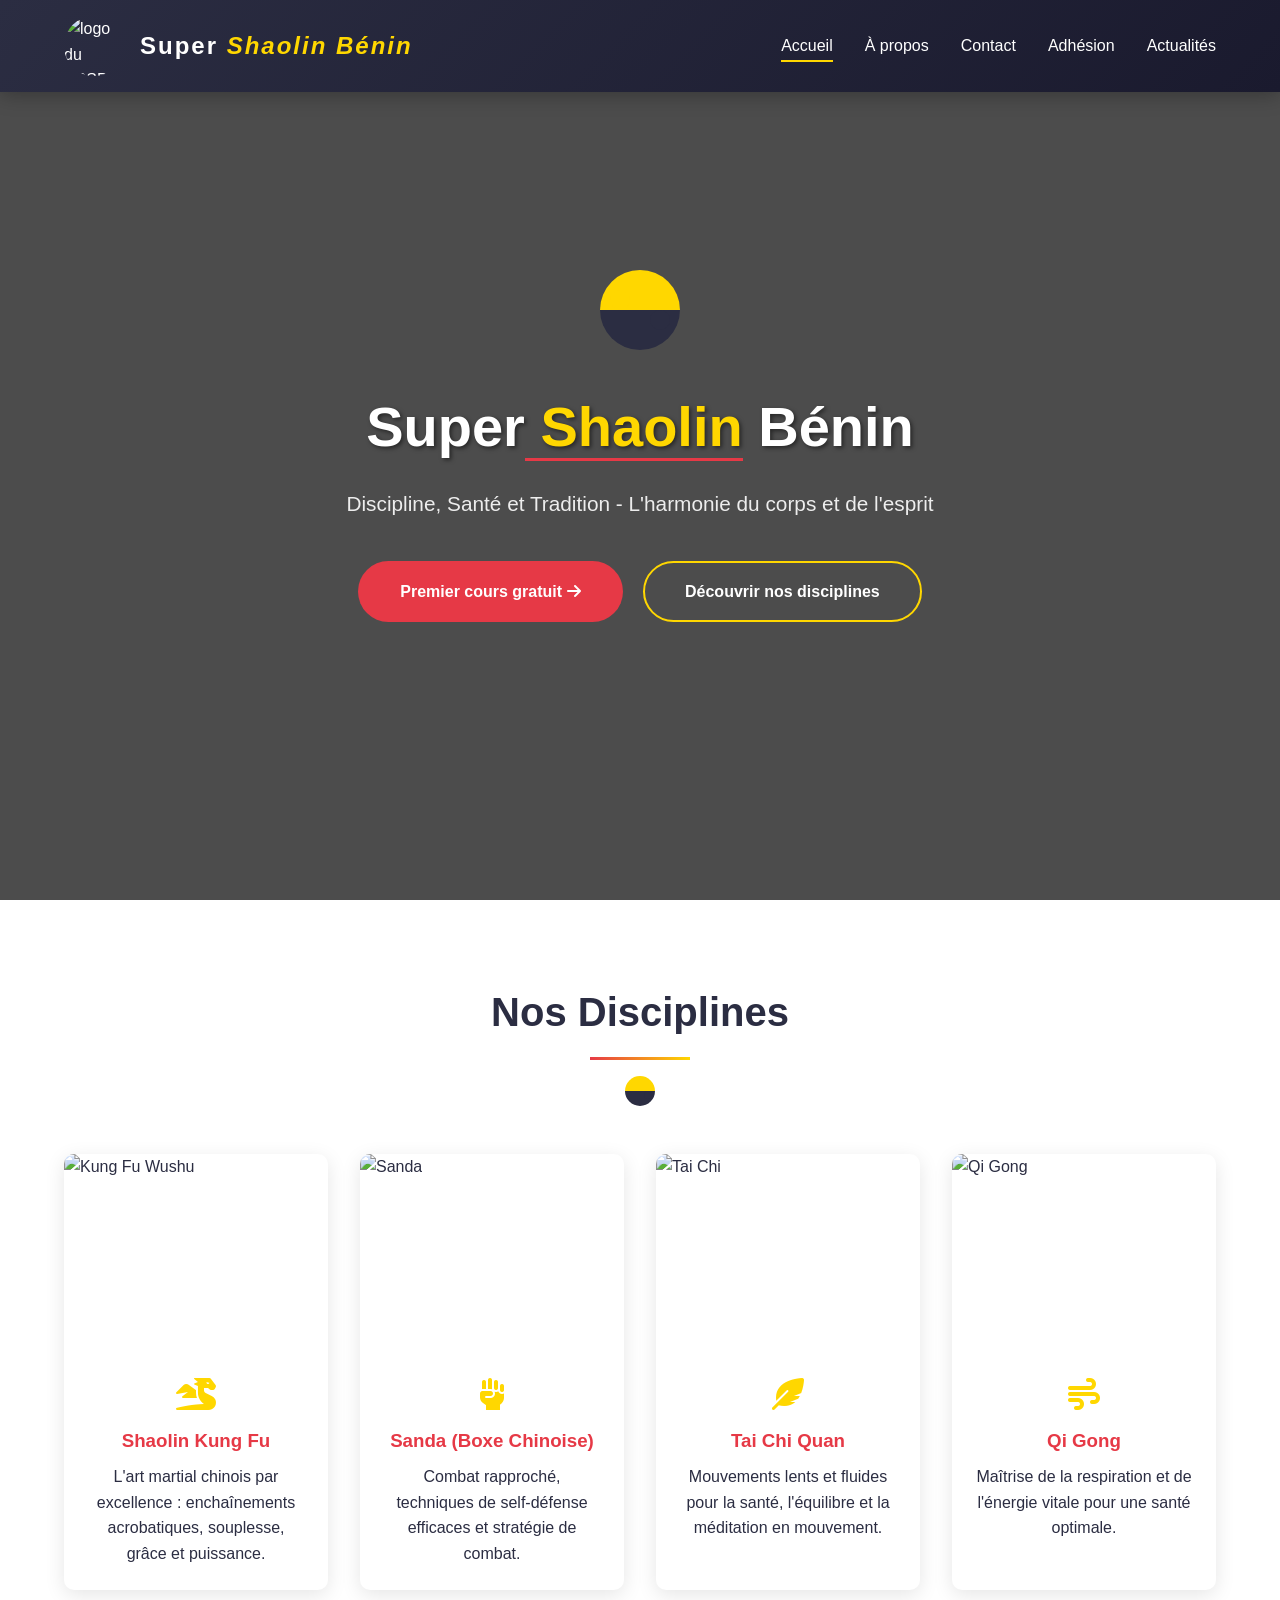
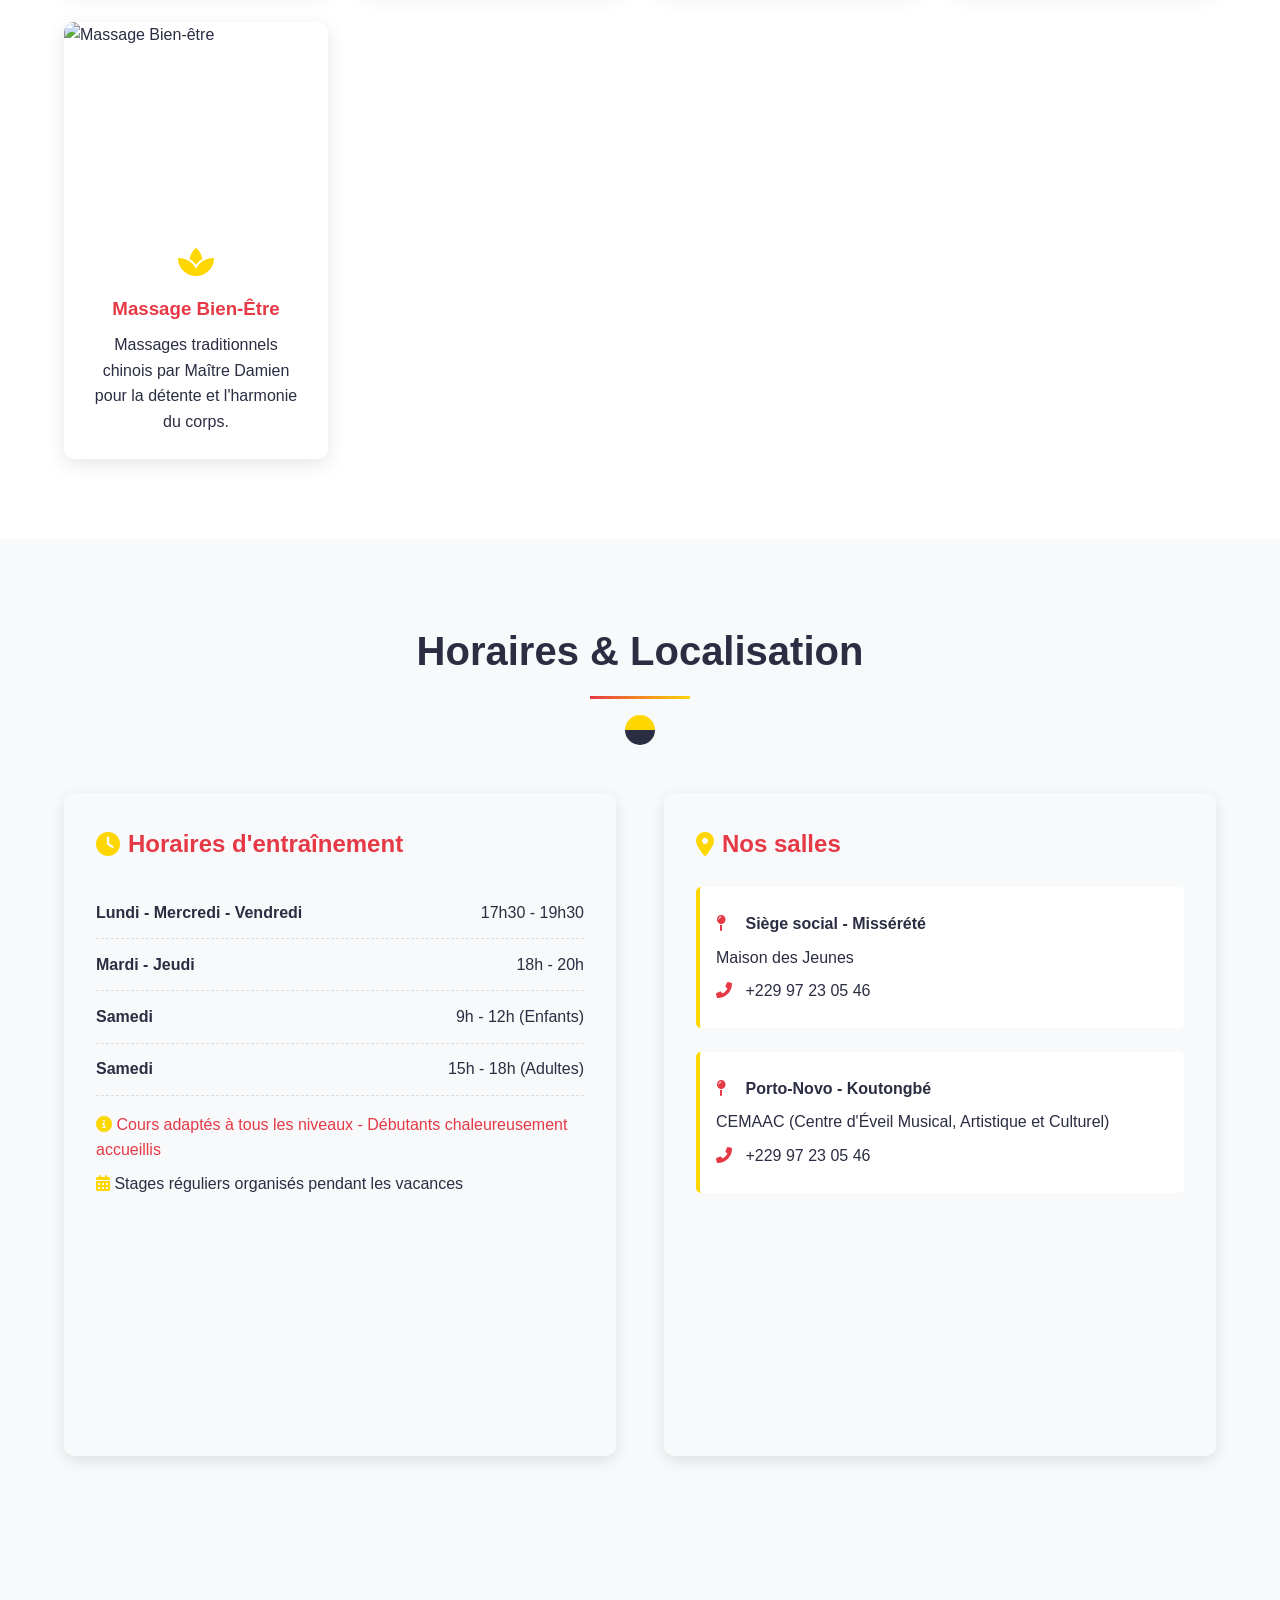
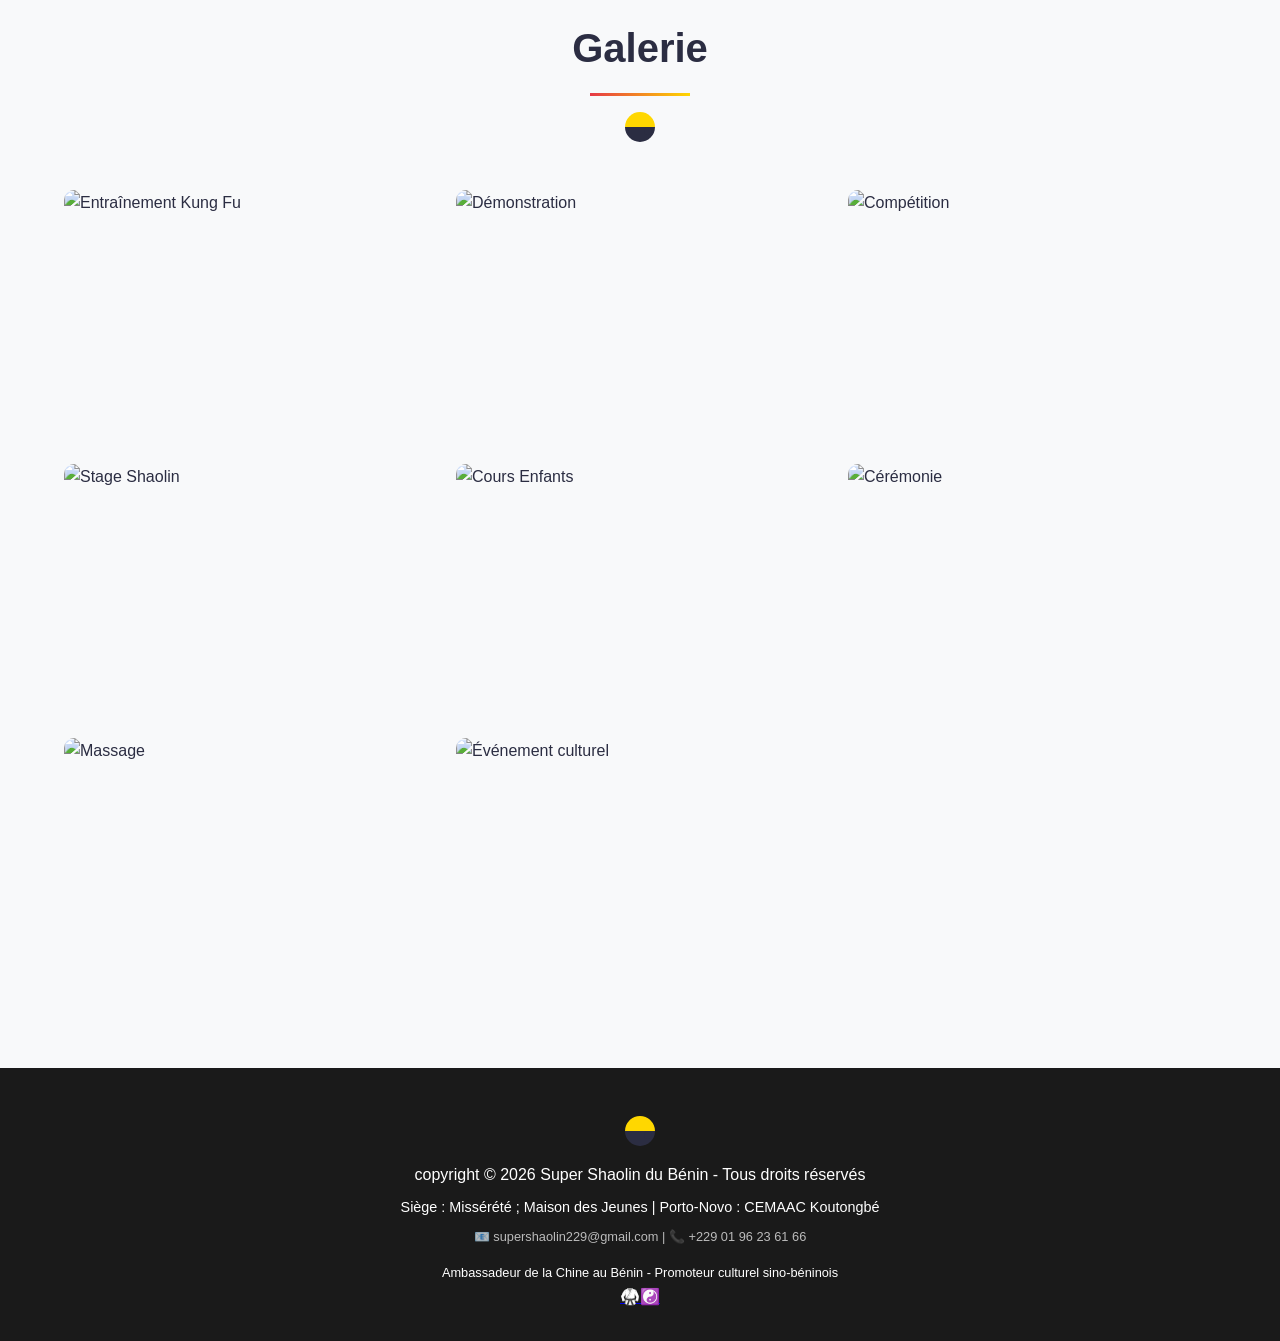
==== commit b6a12c56: "Modification siège social page accueil" ====
--- a/index.html
+++ b/index.html
@@ -142,7 +142,7 @@
                 <h3><i class="fas fa-map-marker-alt"></i> Nos salles</h3>
                 <div class="adresse">
                     <p><i class="fas fa-map-pin"></i> <strong>Siège social - Missérété</strong></p>
-                    <p>À côté de la Maison des Jeunes</p>
+                    <p> Maison des Jeunes</p>
                     <p><i class="fas fa-phone-alt"></i> +229 97 23 05 46</p>
                 </div>
                 <div class="adresse">
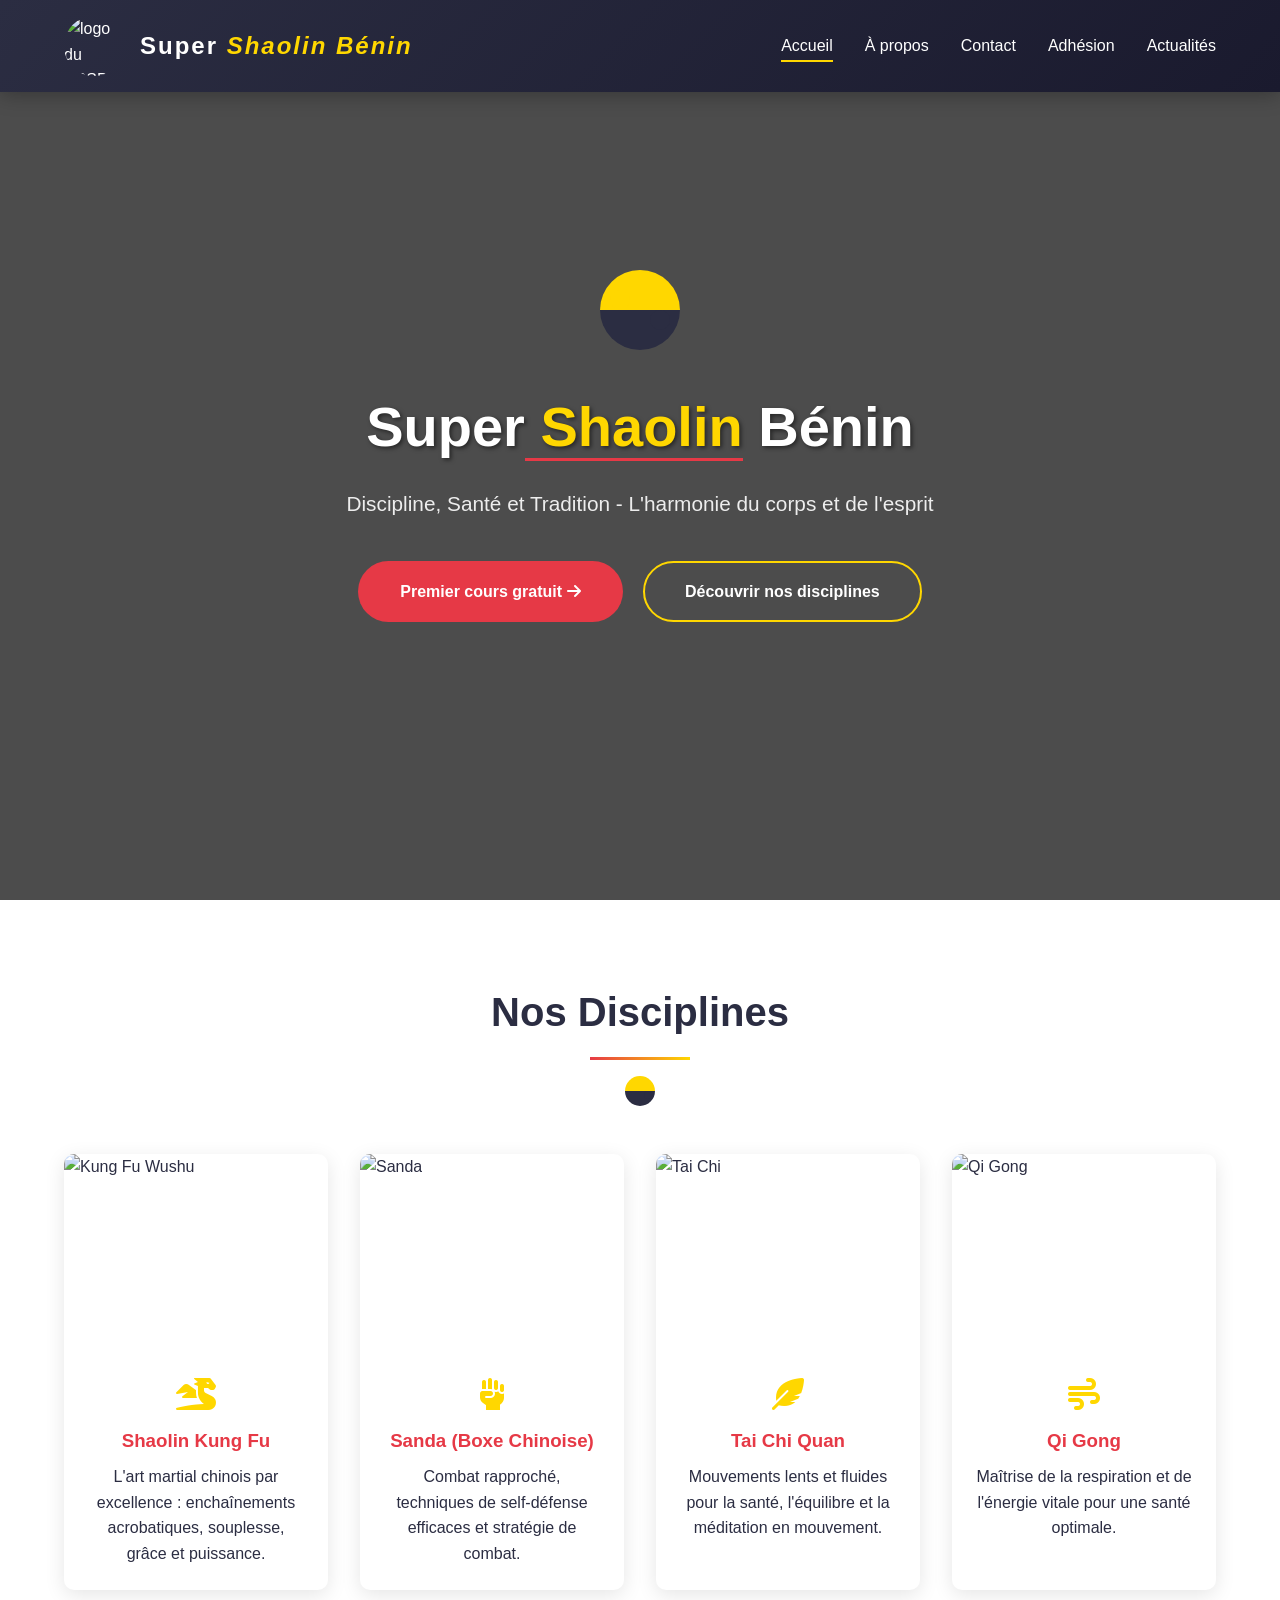
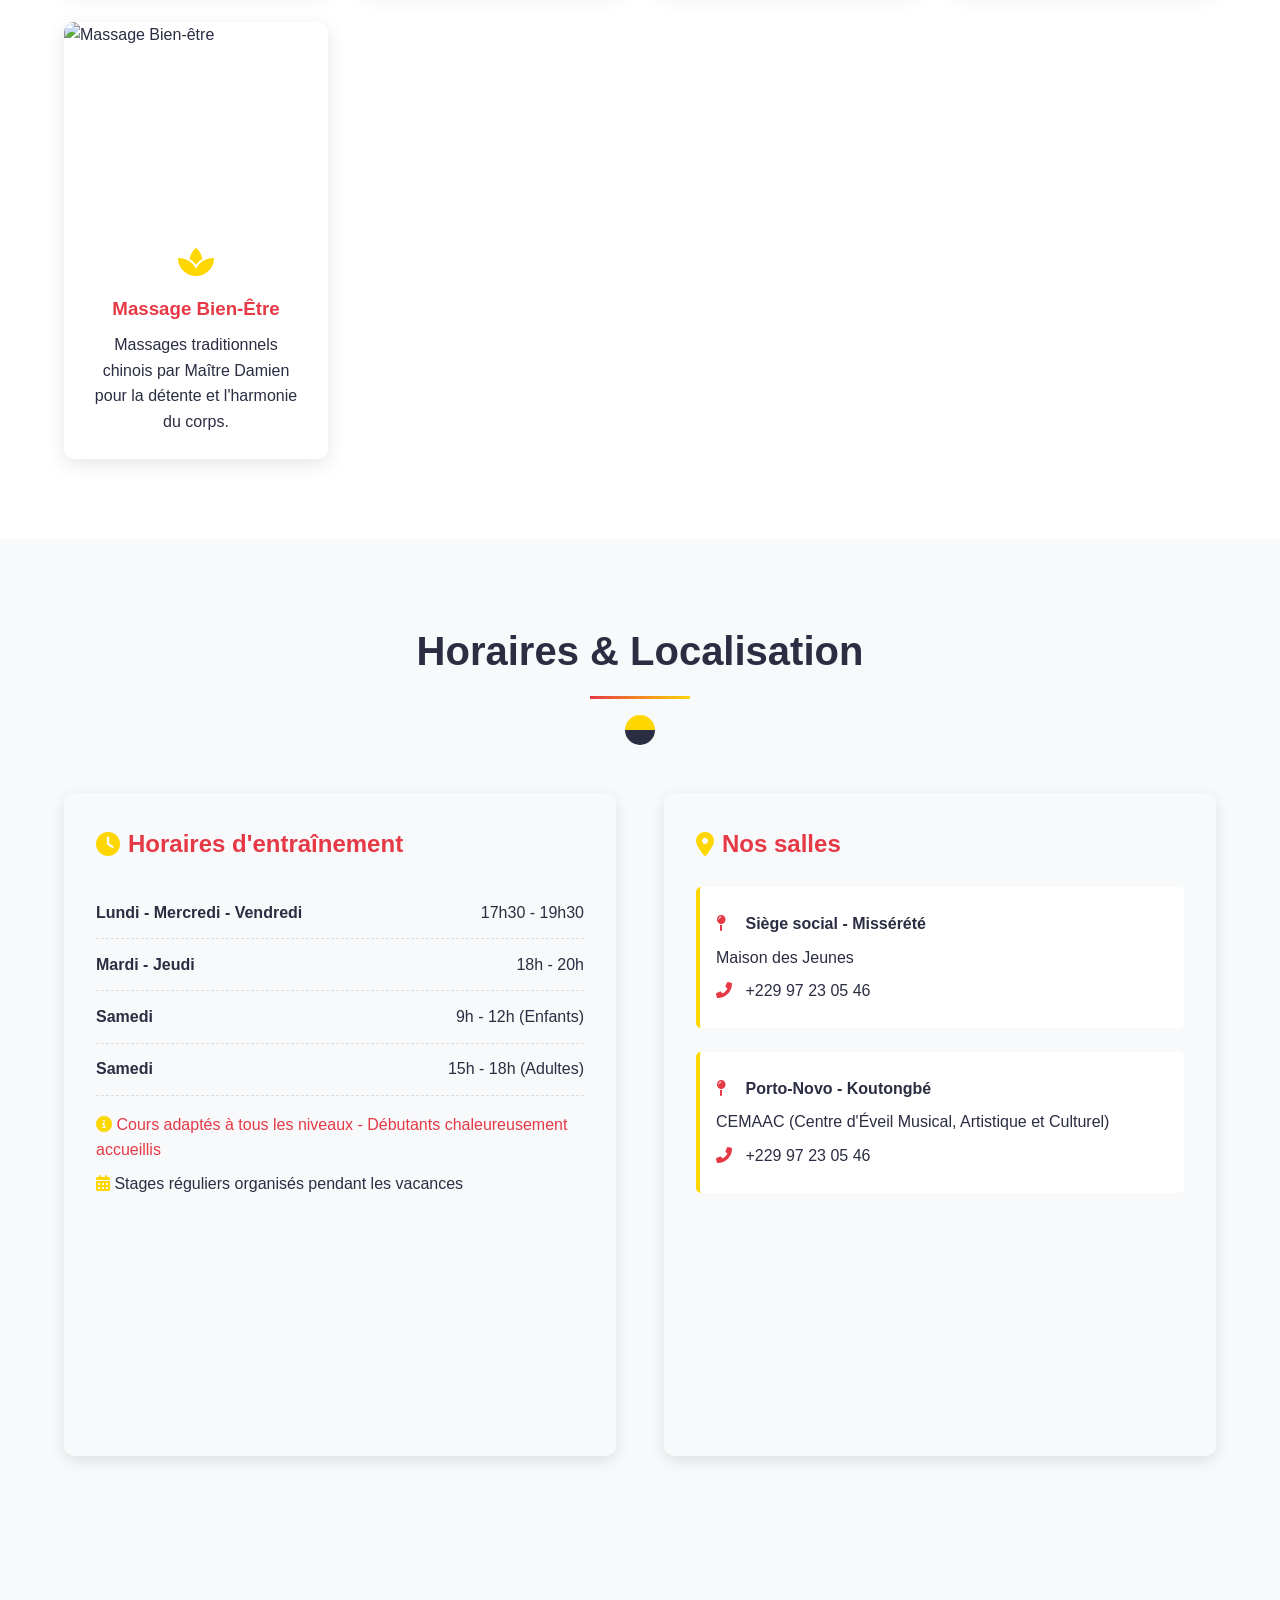
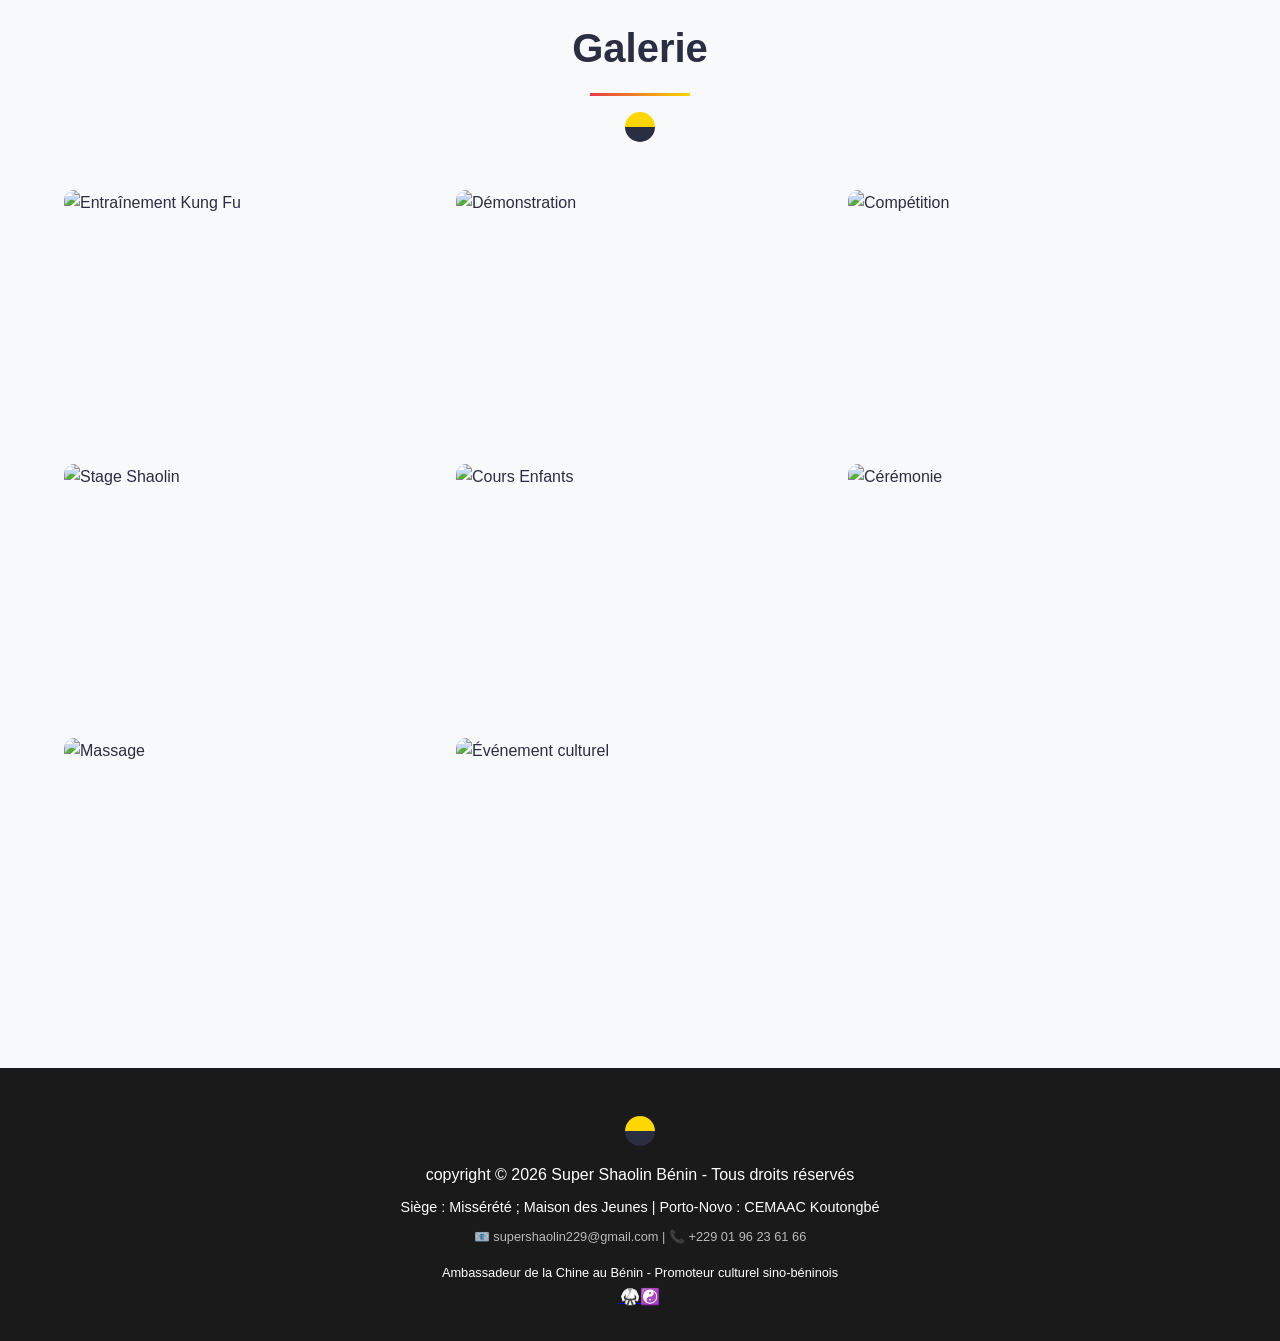
==== commit 13541305: "Version finale du site" ====
--- a/index.html
+++ b/index.html
@@ -233,7 +233,7 @@
     <!-- FOOTER -->
     <footer class="footer">
         <div class="yin-yang"></div>
-        <p>copyright © 2026 Super Shaolin du Bénin - Tous droits réservés</p>
+        <p>copyright © 2026 Super Shaolin Bénin - Tous droits réservés</p>
         <p style="margin-top: 0.5rem; font-size: 0.9rem;">Siège : Missérété ; Maison des Jeunes | Porto-Novo : CEMAAC Koutongbé</p>
         <p style="margin-top: 0.5rem; font-size: 0.8rem; opacity: 0.7;">📧 supershaolin229@gmail.com | 📞 +229 01 96 23 61 66</p>
         <p style="margin-top: 1rem; font-size: 0.8rem;">Ambassadeur de la Chine au Bénin - Promoteur culturel sino-béninois</p>
